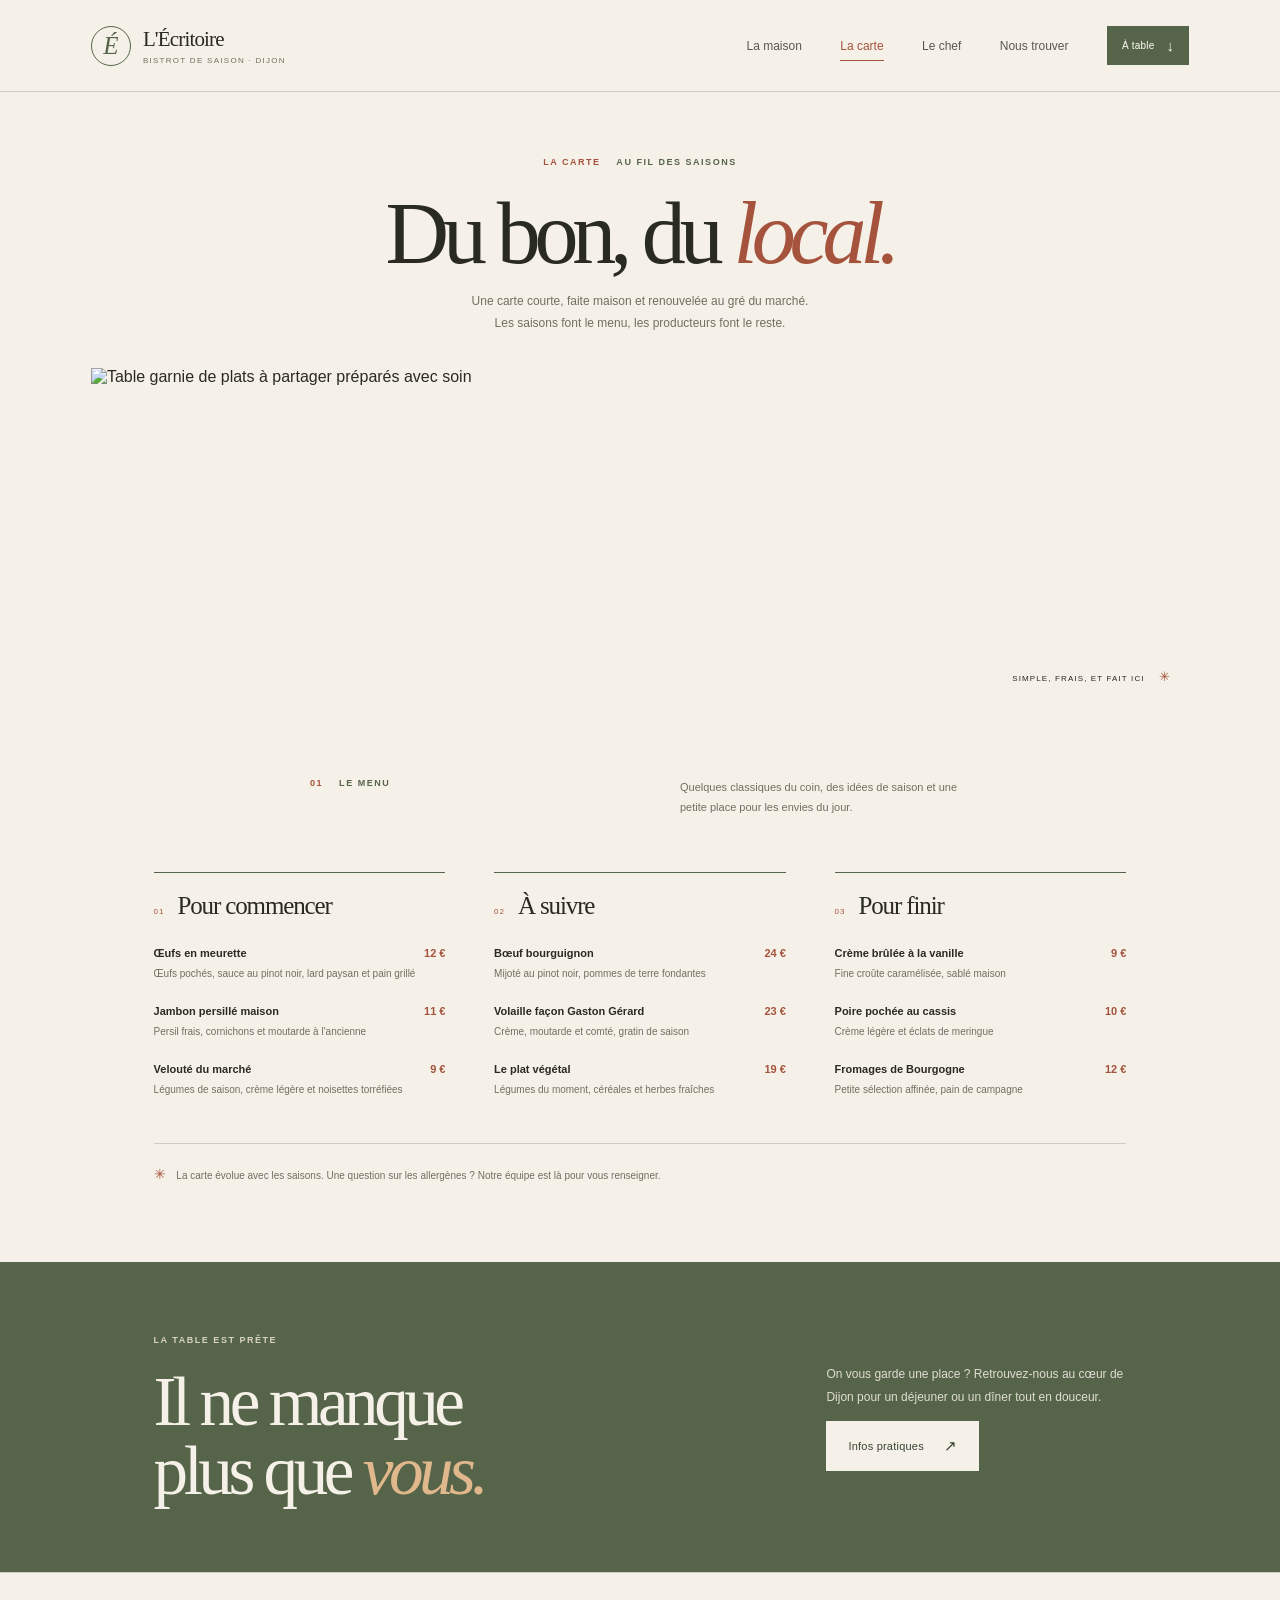
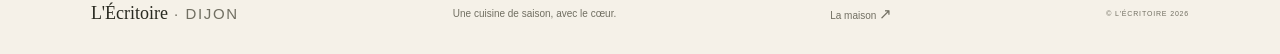
==== carte.html @ a0a10d55 "Add files via upload" ====
<!doctype html>
<html lang="fr">
<head>
  <meta charset="utf-8">
  <meta name="viewport" content="width=device-width, initial-scale=1">
  <meta name="description" content="Découvrez la carte de L'Écritoire à Dijon : cuisine bourguignonne maison, produits de saison et suggestions du moment.">
  <title>La carte — L'Écritoire, bistrot à Dijon</title>
  <link rel="stylesheet" href="styles.css">
</head>
<body>
  <header class="site-header">
    <a class="brand" href="index.html" aria-label="L'Écritoire, accueil">
      <span class="brand-mark" aria-hidden="true">É</span>
      <span class="brand-name">L'Écritoire<small>BISTROT DE SAISON · DIJON</small></span>
    </a>
    <nav class="main-nav" aria-label="Navigation principale">
      <a class="nav-link" href="index.html">La maison</a>
      <a class="nav-link active" href="carte.html" aria-current="page">La carte</a>
      <a class="nav-link" href="chef.html">Le chef</a>
      <a class="nav-link" href="index.html#infos">Nous trouver</a>
      <a class="button button-small" href="#menu">À table <span aria-hidden="true">↓</span></a>
    </nav>
  </header>

  <main>
    <section class="menu-hero">
      <div class="section-kicker"><span>LA CARTE</span> AU FIL DES SAISONS</div>
      <h1>Du bon, du <em>local.</em></h1>
      <p>Une carte courte, faite maison et renouvelée au gré du marché.<br>Les saisons font le menu, les producteurs font le reste.</p>
      <div class="menu-hero-image">
        <img src="https://images.unsplash.com/photo-1555939594-58d7cb561ad1?auto=format&amp;fit=crop&amp;w=1800&amp;q=85" alt="Table garnie de plats à partager préparés avec soin">
        <span class="menu-image-note">SIMPLE, FRAIS, ET FAIT ICI <span aria-hidden="true">✳</span></span>
      </div>
    </section>

    <section class="menu-content section-wrap" id="menu">
      <div class="menu-intro">
        <span class="section-kicker"><span>01</span> LE MENU</span>
        <p>Quelques classiques du coin, des idées de saison et une petite place pour les envies du jour.</p>
      </div>
      <div class="menu-columns">
        <section class="menu-category">
          <div class="category-heading"><span>01</span><h2>Pour commencer</h2></div>
          <article class="menu-item">
            <div class="item-title"><h3>Œufs en meurette</h3><span>12 €</span></div>
            <p>Œufs pochés, sauce au pinot noir, lard paysan et pain grillé</p>
          </article>
          <article class="menu-item">
            <div class="item-title"><h3>Jambon persillé maison</h3><span>11 €</span></div>
            <p>Persil frais, cornichons et moutarde à l'ancienne</p>
          </article>
          <article class="menu-item">
            <div class="item-title"><h3>Velouté du marché</h3><span>9 €</span></div>
            <p>Légumes de saison, crème légère et noisettes torréfiées</p>
          </article>
        </section>

        <section class="menu-category">
          <div class="category-heading"><span>02</span><h2>À suivre</h2></div>
          <article class="menu-item">
            <div class="item-title"><h3>Bœuf bourguignon</h3><span>24 €</span></div>
            <p>Mijoté au pinot noir, pommes de terre fondantes</p>
          </article>
          <article class="menu-item">
            <div class="item-title"><h3>Volaille façon Gaston Gérard</h3><span>23 €</span></div>
            <p>Crème, moutarde et comté, gratin de saison</p>
          </article>
          <article class="menu-item">
            <div class="item-title"><h3>Le plat végétal</h3><span>19 €</span></div>
            <p>Légumes du moment, céréales et herbes fraîches</p>
          </article>
        </section>

        <section class="menu-category">
          <div class="category-heading"><span>03</span><h2>Pour finir</h2></div>
          <article class="menu-item">
            <div class="item-title"><h3>Crème brûlée à la vanille</h3><span>9 €</span></div>
            <p>Fine croûte caramélisée, sablé maison</p>
          </article>
          <article class="menu-item">
            <div class="item-title"><h3>Poire pochée au cassis</h3><span>10 €</span></div>
            <p>Crème légère et éclats de meringue</p>
          </article>
          <article class="menu-item">
            <div class="item-title"><h3>Fromages de Bourgogne</h3><span>12 €</span></div>
            <p>Petite sélection affinée, pain de campagne</p>
          </article>
        </section>
      </div>
      <p class="menu-note"><span aria-hidden="true">✳</span> La carte évolue avec les saisons. Une question sur les allergènes ? Notre équipe est là pour vous renseigner.</p>
    </section>

    <section class="menu-cta">
      <div>
        <span class="section-kicker">LA TABLE EST PRÊTE</span>
        <h2>Il ne manque<br>plus que <em>vous.</em></h2>
      </div>
      <div class="menu-cta-side">
        <p>On vous garde une place ? Retrouvez-nous au cœur de Dijon pour un déjeuner ou un dîner tout en douceur.</p>
        <a class="button button-light" href="index.html#infos">Infos pratiques <span aria-hidden="true">↗</span></a>
      </div>
    </section>
  </main>

  <footer class="site-footer">
    <a class="footer-brand" href="index.html">L'Écritoire<span> · DIJON</span></a>
    <p>Une cuisine de saison, avec le cœur.</p>
    <a href="index.html">La maison <span aria-hidden="true">↗</span></a>
    <span class="copyright">© L'ÉCRITOIRE 2026</span>
  </footer>
</body>
</html>
---- styles.css ----
:root {
  --paper: #f5f1e8;
  --paper-deep: #ebe5d8;
  --ink: #292a21;
  --muted: #716f62;
  --green: #56644a;
  --green-dark: #394332;
  --rust: #a5533d;
  --line: rgba(41, 42, 33, .18);
  --serif: Georgia, "Times New Roman", serif;
  --sans: "Segoe UI", Arial, sans-serif;
}

* {
  box-sizing: border-box;
}

html {
  scroll-behavior: smooth;
}

body {
  margin: 0;
  background: var(--paper);
  color: var(--ink);
  font-family: var(--sans);
  -webkit-font-smoothing: antialiased;
}

a {
  color: inherit;
  text-decoration: none;
}

img {
  display: block;
  width: 100%;
  height: 100%;
  object-fit: cover;
}

.site-header {
  min-height: 92px;
  padding: 0 7.1%;
  display: flex;
  justify-content: space-between;
  align-items: center;
  gap: 30px;
  border-bottom: 1px solid var(--line);
}

.brand {
  display: inline-flex;
  align-items: center;
  gap: 12px;
  flex-shrink: 0;
}

.brand-mark {
  width: 40px;
  height: 40px;
  display: grid;
  place-items: center;
  border: 1px solid var(--green);
  border-radius: 50%;
  color: var(--green);
  font-family: var(--serif);
  font-size: 25px;
  font-style: italic;
}

.brand-name {
  font-family: var(--serif);
  font-size: 21px;
  letter-spacing: -.04em;
}

.brand-name small {
  display: block;
  margin-top: 4px;
  color: var(--muted);
  font-family: var(--sans);
  font-size: 8px;
  letter-spacing: .16em;
}

.main-nav {
  display: flex;
  align-items: center;
  gap: clamp(18px, 3vw, 43px);
}

.nav-link {
  position: relative;
  padding: 9px 0;
  color: #59594f;
  font-size: 12px;
  transition: color .2s ease;
}

.nav-link:hover,
.nav-link.active {
  color: var(--rust);
}

.nav-link.active::after {
  position: absolute;
  right: 0;
  bottom: 1px;
  left: 0;
  height: 1px;
  background: var(--rust);
  content: "";
}

.button {
  min-height: 50px;
  padding: 0 22px;
  display: inline-flex;
  align-items: center;
  justify-content: center;
  gap: 20px;
  background: var(--green);
  color: #fffdf6;
  font-size: 11px;
  letter-spacing: .02em;
  transition: background .2s ease, transform .2s ease;
}

.button:hover {
  transform: translateY(-2px);
  background: var(--green-dark);
}

.button span,
.site-footer a span {
  font-size: 15px;
}

.button-small {
  min-height: 39px;
  padding: 0 15px;
  gap: 12px;
  font-size: 10px;
}

.hero {
  position: relative;
  min-height: 590px;
  padding: 67px 7.1% 70px;
  display: grid;
  grid-template-columns: .88fr 1.12fr;
  align-items: center;
  gap: 5.5%;
}

.hero-copy {
  position: relative;
  z-index: 1;
  padding-bottom: 28px;
}

.eyebrow,
.section-kicker {
  margin: 0;
  color: var(--green);
  font-size: 9px;
  font-weight: 600;
  letter-spacing: .17em;
}

.eyebrow {
  display: flex;
  align-items: center;
  gap: 11px;
}

.eyebrow-line {
  width: 27px;
  height: 1px;
  background: var(--rust);
}

h1,
h2,
h3,
p {
  margin-top: 0;
}

.hero h1 {
  margin: 27px 0 22px;
  font-family: var(--serif);
  font-size: clamp(66px, 8.3vw, 118px);
  font-weight: 400;
  letter-spacing: -.075em;
  line-height: .88;
}

h1 em,
h2 em {
  color: var(--rust);
  font-weight: 400;
}

.hero-intro {
  max-width: 355px;
  margin-bottom: 28px;
  color: var(--muted);
  font-size: 13px;
  line-height: 1.8;
}

.hero-actions {
  display: flex;
  align-items: center;
  gap: 25px;
}

.text-link {
  padding-bottom: 5px;
  border-bottom: 1px solid var(--rust);
  color: var(--ink);
  font-size: 11px;
}

.text-link span {
  margin-left: 9px;
  color: var(--rust);
}

.hero-note {
  position: absolute;
  bottom: -96px;
  left: 0;
  display: flex;
  align-items: center;
  gap: 11px;
  color: var(--muted);
  font-family: var(--serif);
  font-size: 11px;
  line-height: 1.6;
}

.hero-note strong {
  color: var(--ink);
  font-weight: 400;
}

.note-star {
  color: var(--rust);
  font-size: 26px;
}

.hero-visual {
  position: relative;
  height: clamp(350px, 41vw, 520px);
}

.hero-visual > img {
  object-position: center;
}

.image-caption {
  position: absolute;
  right: 0;
  bottom: -27px;
  left: 0;
  display: flex;
  justify-content: space-between;
  color: var(--muted);
  font-size: 8px;
  letter-spacing: .12em;
}

.round-stamp {
  position: absolute;
  top: 28px;
  right: -25px;
  width: 102px;
  height: 102px;
  display: flex;
  flex-direction: column;
  align-items: center;
  justify-content: center;
  gap: 5px;
  border-radius: 50%;
  background: var(--green);
  color: white;
  font-size: 7px;
  letter-spacing: .16em;
  transform: rotate(9deg);
}

.round-stamp b {
  color: #e7bd8a;
  font-size: 22px;
  font-weight: 400;
}

.hero-index {
  position: absolute;
  right: 7.1%;
  bottom: 23px;
  color: var(--muted);
  font-size: 8px;
  letter-spacing: .16em;
}

.section-wrap {
  padding-right: 12%;
  padding-left: 12%;
}

.welcome {
  position: relative;
  padding-top: 88px;
  padding-bottom: 125px;
  background: var(--paper-deep);
}

.section-kicker span {
  margin-right: 12px;
  color: var(--rust);
}

.welcome-content {
  margin: 40px 0 55px;
  display: grid;
  grid-template-columns: 1fr .8fr;
  align-items: start;
  gap: 10%;
}

.welcome h2,
.visit h2,
.menu-cta h2 {
  margin-bottom: 0;
  font-family: var(--serif);
  font-size: clamp(44px, 5.4vw, 70px);
  font-weight: 400;
  letter-spacing: -.065em;
  line-height: 1;
}

.welcome-text {
  padding-top: 6px;
}

.welcome-text p,
.visit-details p,
.menu-cta-side p {
  color: var(--muted);
  font-size: 12px;
  line-height: 1.9;
}

.welcome-text p + p {
  margin-top: 15px;
}

.dark-link {
  display: inline-block;
  margin-top: 11px;
}

.welcome-photo {
  position: relative;
  width: 65%;
  height: 325px;
}

.photo-label {
  position: absolute;
  bottom: 0;
  left: 0;
  padding: 13px 17px;
  background: var(--paper);
  color: var(--ink);
  font-size: 8px;
  letter-spacing: .13em;
}

.photo-label span {
  margin-left: 15px;
  color: var(--rust);
  font-size: 13px;
}

.quote-card {
  position: absolute;
  right: 12%;
  bottom: 73px;
  width: 31%;
  min-height: 220px;
  padding: 31px 30px;
  background: var(--green);
  color: var(--paper);
}

.quote-mark {
  color: #d7ad7b;
  font-family: var(--serif);
  font-size: 45px;
  line-height: .8;
}

.quote-card p {
  margin: 12px 0 21px;
  font-family: var(--serif);
  font-size: clamp(19px, 2.2vw, 27px);
  line-height: 1.2;
}

.quote-byline {
  color: #d4d0c4;
  font-size: 7px;
  letter-spacing: .14em;
}

.visit {
  padding-top: 82px;
  padding-bottom: 88px;
  display: grid;
  grid-template-columns: 1fr .8fr;
  gap: 9%;
}

.visit-heading h2 {
  margin-top: 27px;
}

.visit-details {
  display: grid;
  grid-template-columns: 1fr 1fr;
  align-content: center;
  gap: 16px 25px;
}

.detail-label {
  color: var(--green);
  font-size: 8px;
  letter-spacing: .15em;
}

.visit-details p {
  margin-top: 10px;
  margin-bottom: 8px;
  font-size: 11px;
}

.visit-details .button {
  grid-column: 1 / -1;
  justify-self: start;
  margin-top: 6px;
}

.site-footer {
  min-height: 82px;
  padding: 20px 7.1%;
  display: flex;
  align-items: center;
  justify-content: space-between;
  gap: 20px;
  border-top: 1px solid var(--line);
}

.footer-brand {
  font-family: var(--serif);
  font-size: 18px;
}

.footer-brand span {
  color: var(--muted);
  font-family: var(--sans);
  font-size: 8px;
  letter-spacing: .11em;
}

.site-footer p,
.site-footer > a:not(.footer-brand) {
  margin: 0;
  color: var(--muted);
  font-size: 10px;
}

.site-footer > a:not(.footer-brand):hover {
  color: var(--rust);
}

.copyright {
  color: var(--muted);
  font-size: 7px;
  letter-spacing: .12em;
}

.menu-hero {
  padding: 65px 7.1% 0;
  text-align: center;
}

.menu-hero h1 {
  margin: 23px 0 13px;
  font-family: var(--serif);
  font-size: clamp(54px, 7vw, 88px);
  font-weight: 400;
  letter-spacing: -.07em;
  line-height: 1;
}

.menu-hero > p {
  margin-bottom: 34px;
  color: var(--muted);
  font-size: 12px;
  line-height: 1.8;
}

.menu-hero-image {
  position: relative;
  height: clamp(200px, 26vw, 330px);
  overflow: hidden;
  text-align: left;
}

.menu-hero-image img {
  object-position: center 54%;
}

.menu-image-note {
  position: absolute;
  right: 0;
  bottom: 0;
  padding: 14px 18px;
  background: var(--paper);
  color: var(--ink);
  font-size: 8px;
  letter-spacing: .14em;
}

.menu-image-note span {
  margin-left: 11px;
  color: var(--rust);
  font-size: 13px;
}

.menu-content {
  padding-top: 80px;
  padding-bottom: 75px;
}

.menu-intro {
  max-width: 660px;
  margin: 0 auto 54px;
  display: flex;
  justify-content: space-between;
  gap: 35px;
}

.menu-intro > p {
  max-width: 290px;
  margin: 0;
  color: var(--muted);
  font-size: 11px;
  line-height: 1.8;
}

.menu-columns {
  display: grid;
  grid-template-columns: repeat(3, 1fr);
  gap: 5%;
}

.menu-category {
  padding-top: 19px;
  border-top: 1px solid var(--green);
}

.category-heading {
  margin-bottom: 27px;
  display: flex;
  align-items: baseline;
  gap: 13px;
}

.category-heading > span {
  color: var(--rust);
  font-size: 8px;
  letter-spacing: .12em;
}

.category-heading h2 {
  margin: 0;
  font-family: var(--serif);
  font-size: 25px;
  font-weight: 400;
  letter-spacing: -.045em;
}

.menu-item {
  margin-bottom: 23px;
}

.item-title {
  display: flex;
  align-items: baseline;
  justify-content: space-between;
  gap: 12px;
}

.item-title h3,
.item-title span {
  margin: 0;
  font-size: 11px;
  font-weight: 600;
}

.item-title span {
  color: var(--rust);
  white-space: nowrap;
}

.menu-item p {
  margin: 6px 0 0;
  color: var(--muted);
  font-size: 10px;
  line-height: 1.7;
}

.menu-note {
  margin: 22px 0 0;
  padding-top: 18px;
  border-top: 1px solid var(--line);
  color: var(--muted);
  font-size: 10px;
  line-height: 1.8;
}

.menu-note span {
  margin-right: 8px;
  color: var(--rust);
  font-size: 14px;
}

.menu-cta {
  padding: 67px 12%;
  display: flex;
  align-items: center;
  justify-content: space-between;
  gap: 50px;
  background: var(--green);
  color: var(--paper);
}

.menu-cta .section-kicker {
  color: #d7d2c4;
}

.menu-cta h2 {
  margin-top: 20px;
}

.menu-cta h2 em {
  color: #e1b78c;
}

.menu-cta-side {
  max-width: 300px;
}

.menu-cta-side p {
  color: #e0ddd3;
}

.button-light {
  background: var(--paper);
  color: var(--green-dark);
}

.button-light:hover {
  background: #fffdf7;
}

@media (max-width: 900px) {
  .site-header {
    padding-right: 5%;
    padding-left: 5%;
  }

  .hero {
    padding-right: 6%;
    padding-left: 6%;
    gap: 4%;
  }

  .section-wrap {
    padding-right: 8%;
    padding-left: 8%;
  }

  .quote-card {
    right: 8%;
  }

  .menu-columns {
    gap: 3%;
  }

  .category-heading h2 {
    font-size: 21px;
  }
}

@media (max-width: 680px) {
  .site-header {
    min-height: 76px;
    padding: 13px 5%;
    flex-wrap: wrap;
    gap: 12px;
  }

  .brand-mark {
    width: 34px;
    height: 34px;
    font-size: 21px;
  }

  .brand-name {
    font-size: 18px;
  }

  .main-nav {
    width: 100%;
    justify-content: space-between;
    gap: 8px;
  }

  .nav-link {
    font-size: 10px;
  }

  .button-small {
    min-height: 33px;
    padding: 0 10px;
    font-size: 9px;
  }

  .hero {
    padding: 49px 6% 67px;
    grid-template-columns: 1fr;
    gap: 35px;
  }

  .hero-copy {
    padding-bottom: 0;
  }

  .hero h1 {
    margin-top: 21px;
    font-size: clamp(68px, 18vw, 100px);
  }

  .hero-note {
    display: none;
  }

  .hero-visual {
    height: 330px;
    margin-right: 12px;
  }

  .round-stamp {
    top: 15px;
    right: -13px;
    width: 83px;
    height: 83px;
  }

  .hero-index {
    right: 6%;
    bottom: 22px;
  }

  .section-wrap {
    padding-right: 7%;
    padding-left: 7%;
  }

  .welcome {
    padding-top: 62px;
    padding-bottom: 58px;
  }

  .welcome-content {
    margin: 28px 0 32px;
    grid-template-columns: 1fr;
    gap: 22px;
  }

  .welcome h2,
  .visit h2,
  .menu-cta h2 {
    font-size: 55px;
  }

  .welcome-photo {
    width: 100%;
    height: 270px;
  }

  .quote-card {
    position: relative;
    right: auto;
    bottom: auto;
    width: 82%;
    min-height: auto;
    margin: -35px 0 0 auto;
    padding: 23px 25px;
  }

  .quote-card p {
    margin-bottom: 14px;
  }

  .visit {
    padding-top: 62px;
    padding-bottom: 62px;
    grid-template-columns: 1fr;
    gap: 30px;
  }

  .visit-heading h2 {
    margin-top: 20px;
  }

  .visit-details {
    gap: 14px;
  }

  .site-footer {
    padding: 22px 7%;
    flex-wrap: wrap;
    gap: 15px 20px;
  }

  .site-footer p {
    order: 3;
    width: 100%;
  }

  .menu-hero {
    padding: 48px 5% 0;
  }

  .menu-hero h1 {
    font-size: clamp(51px, 12vw, 75px);
  }

  .menu-hero > p br {
    display: none;
  }

  .menu-hero-image {
    height: 230px;
  }

  .menu-content {
    padding-top: 56px;
    padding-bottom: 53px;
  }

  .menu-intro {
    margin-bottom: 35px;
    flex-direction: column;
    gap: 13px;
  }

  .menu-columns {
    grid-template-columns: 1fr;
    gap: 35px;
  }

  .category-heading {
    margin-bottom: 22px;
  }

  .category-heading h2 {
    font-size: 25px;
  }

  .menu-item {
    margin-bottom: 19px;
  }

  .menu-cta {
    padding: 51px 7%;
    flex-direction: column;
    align-items: flex-start;
    gap: 25px;
  }
}

@media (prefers-reduced-motion: reduce) {
  html {
    scroll-behavior: auto;
  }

  *,
  *::before,
  *::after {
    transition-duration: .01ms !important;
  }
}

.chef-hero {
  min-height: 580px;
  padding: 66px 10% 78px;
  display: grid;
  grid-template-columns: .8fr 1.2fr;
  align-items: center;
  gap: 8%;
}

.chef-intro h1 {
  margin: 28px 0 21px;
  font-family: var(--serif);
  font-size: clamp(68px, 8vw, 108px);
  font-weight: 400;
  letter-spacing: -.075em;
  line-height: .88;
}

.chef-lead {
  max-width: 320px;
  margin-bottom: 24px;
  color: var(--muted);
  font-size: 13px;
  line-height: 1.85;
}

.chef-portrait {
  position: relative;
  height: clamp(360px, 42vw, 500px);
}

.chef-portrait img {
  object-position: center;
}

.portrait-caption {
  position: absolute;
  right: 0;
  bottom: -27px;
  left: 0;
  display: flex;
  justify-content: space-between;
  color: var(--muted);
  font-size: 8px;
  letter-spacing: .12em;
}

.portrait-stamp {
  position: absolute;
  right: -24px;
  bottom: 30px;
  width: 95px;
  height: 95px;
  display: grid;
  place-content: center;
  border-radius: 50%;
  background: var(--rust);
  color: var(--paper);
  font-family: var(--serif);
  font-size: 13px;
  line-height: 1.2;
  text-align: center;
  transform: rotate(8deg);
}

.portrait-stamp span {
  margin-top: 4px;
  color: #e6bd8b;
  font-family: var(--sans);
  font-size: 18px;
}

.chef-story {
  padding-top: 83px;
  padding-bottom: 83px;
  background: var(--paper-deep);
}

.chef-story-content {
  margin-top: 39px;
  display: grid;
  grid-template-columns: 1fr .85fr;
  gap: 10%;
}

.chef-story-content h2,
.chef-values-heading h2,
.chef-cta h2 {
  margin: 0;
  font-family: var(--serif);
  font-size: clamp(47px, 5.3vw, 68px);
  font-weight: 400;
  letter-spacing: -.065em;
  line-height: 1;
}

.chef-story-copy p {
  margin: 0 0 15px;
  color: var(--muted);
  font-size: 12px;
  line-height: 1.9;
}

.chef-signature {
  margin: 28px 0 0 auto;
  display: flex;
  align-items: center;
  justify-content: flex-end;
  gap: 12px;
  color: var(--green);
  font-size: 8px;
  letter-spacing: .15em;
}

.signature-mark {
  color: var(--rust);
  font-family: var(--serif);
  font-size: 34px;
  font-style: italic;
  letter-spacing: -.08em;
}

.chef-signature small {
  display: block;
  margin-top: 5px;
  color: var(--muted);
  font-family: var(--sans);
  font-size: 7px;
  letter-spacing: .13em;
}

.chef-values {
  padding: 78px 10%;
  display: grid;
  grid-template-columns: 1.2fr repeat(3, 1fr);
  gap: 5%;
  background: var(--green);
  color: var(--paper);
}

.chef-values-heading .section-kicker {
  color: #d7d2c4;
}

.chef-values-heading h2 {
  margin-top: 22px;
  font-size: clamp(38px, 4vw, 52px);
}

.chef-values-heading h2 em {
  color: #e1b78c;
}

.value-card {
  padding-top: 12px;
  border-top: 1px solid rgba(245, 241, 232, .38);
}

.value-number {
  color: #e1b78c;
  font-size: 8px;
  letter-spacing: .14em;
}

.value-card h3 {
  margin: 25px 0 12px;
  font-family: var(--serif);
  font-size: 21px;
  font-weight: 400;
}

.value-card p {
  margin: 0;
  color: #e0ddd3;
  font-size: 10px;
  line-height: 1.8;
}

.chef-cta {
  padding: 72px 10%;
  display: flex;
  align-items: center;
  justify-content: space-between;
  gap: 30px;
}

.chef-cta h2 {
  margin-right: auto;
  margin-left: 5%;
}

@media (max-width: 900px) {
  .chef-hero {
    padding-right: 7%;
    padding-left: 7%;
    gap: 5%;
  }

  .chef-values {
    padding-right: 7%;
    padding-left: 7%;
    grid-template-columns: repeat(3, 1fr);
    gap: 25px 5%;
  }

  .chef-values-heading {
    grid-column: 1 / -1;
  }

  .chef-values-heading h2 br {
    display: none;
  }
}

@media (max-width: 680px) {
  .chef-hero {
    min-height: auto;
    padding: 48px 6% 64px;
    grid-template-columns: 1fr;
    gap: 32px;
  }

  .chef-intro h1 {
    margin-top: 21px;
    font-size: clamp(68px, 18vw, 96px);
  }

  .chef-portrait {
    height: 330px;
    margin-right: 12px;
  }

  .portrait-stamp {
    right: -13px;
    width: 82px;
    height: 82px;
    font-size: 11px;
  }

  .chef-story {
    padding: 58px 7%;
  }

  .chef-story-content {
    margin-top: 28px;
    grid-template-columns: 1fr;
    gap: 22px;
  }

  .chef-story-content h2,
  .chef-cta h2 {
    font-size: 53px;
  }

  .chef-signature {
    margin-top: 18px;
  }

  .chef-values {
    padding: 55px 7%;
    grid-template-columns: 1fr;
    gap: 25px;
  }

  .chef-values-heading {
    grid-column: auto;
  }

  .chef-values-heading h2 {
    font-size: 49px;
  }

  .chef-values-heading h2 br {
    display: initial;
  }

  .value-card h3 {
    margin-top: 17px;
  }

  .chef-cta {
    padding: 52px 7%;
    align-items: flex-start;
    flex-direction: column;
    gap: 20px;
  }

  .chef-cta h2 {
    margin: 0;
  }
}
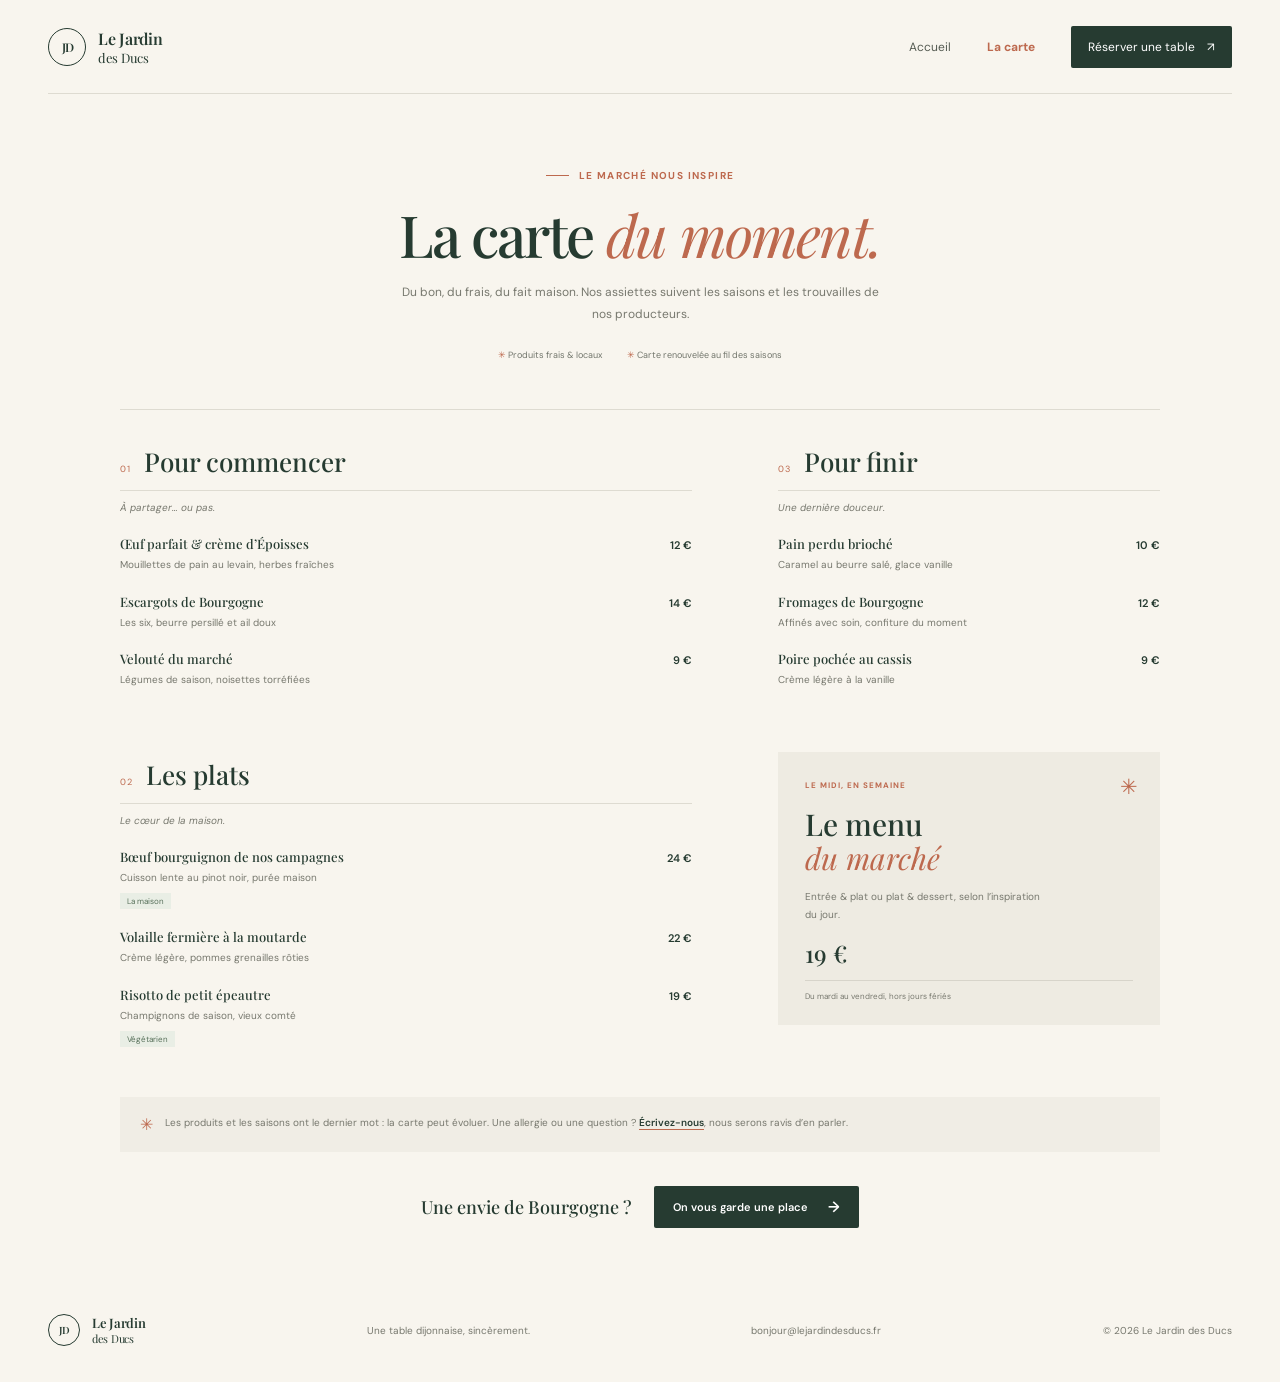
==== commit 02c1ffa9: "Add files via upload" ====
--- a/carte.html
+++ b/carte.html
@@ -3,110 +3,114 @@
 <head>
   <meta charset="utf-8">
   <meta name="viewport" content="width=device-width, initial-scale=1">
-  <meta name="description" content="Découvrez la carte de L'Écritoire à Dijon : cuisine bourguignonne maison, produits de saison et suggestions du moment.">
-  <title>La carte — L'Écritoire, bistrot à Dijon</title>
+  <meta name="theme-color" content="#f8f5ee">
+  <meta name="description" content="Découvrez la carte du Jardin des Ducs à Dijon : cuisine de saison, produits bourguignons et menus faits maison.">
+  <title>La carte — Le Jardin des Ducs, Dijon</title>
+  <link rel="preconnect" href="https://fonts.googleapis.com">
+  <link rel="preconnect" href="https://fonts.gstatic.com" crossorigin>
+  <link href="https://fonts.googleapis.com/css2?family=DM+Sans:wght@400;500;600;700&family=Playfair+Display:wght@400;500;600;700&display=swap" rel="stylesheet">
   <link rel="stylesheet" href="styles.css">
 </head>
 <body>
   <header class="site-header">
-    <a class="brand" href="index.html" aria-label="L'Écritoire, accueil">
-      <span class="brand-mark" aria-hidden="true">É</span>
-      <span class="brand-name">L'Écritoire<small>BISTROT DE SAISON · DIJON</small></span>
+    <a class="brand" href="index.html" aria-label="Le Jardin des Ducs, accueil">
+      <span class="brand-mark" aria-hidden="true">JD</span>
+      <span class="brand-name">Le Jardin <span>des Ducs</span></span>
     </a>
     <nav class="main-nav" aria-label="Navigation principale">
-      <a class="nav-link" href="index.html">La maison</a>
-      <a class="nav-link active" href="carte.html" aria-current="page">La carte</a>
-      <a class="nav-link" href="chef.html">Le chef</a>
-      <a class="nav-link" href="index.html#infos">Nous trouver</a>
-      <a class="button button-small" href="#menu">À table <span aria-hidden="true">↓</span></a>
+      <a href="index.html">Accueil</a>
+      <a class="active" href="carte.html" aria-current="page">La carte</a>
+      <a class="nav-cta" href="mailto:bonjour@lejardindesducs.fr?subject=Demande%20de%20r%C3%A9servation">Réserver une table <span aria-hidden="true">↗</span></a>
     </nav>
   </header>
 
   <main>
     <section class="menu-hero">
-      <div class="section-kicker"><span>LA CARTE</span> AU FIL DES SAISONS</div>
-      <h1>Du bon, du <em>local.</em></h1>
-      <p>Une carte courte, faite maison et renouvelée au gré du marché.<br>Les saisons font le menu, les producteurs font le reste.</p>
-      <div class="menu-hero-image">
-        <img src="https://images.unsplash.com/photo-1555939594-58d7cb561ad1?auto=format&amp;fit=crop&amp;w=1800&amp;q=85" alt="Table garnie de plats à partager préparés avec soin">
-        <span class="menu-image-note">SIMPLE, FRAIS, ET FAIT ICI <span aria-hidden="true">✳</span></span>
-      </div>
+      <p class="eyebrow"><span></span> Le marché nous inspire</p>
+      <h1>La carte <em>du moment.</em></h1>
+      <p>Du bon, du frais, du fait maison. Nos assiettes suivent les saisons et les trouvailles de nos producteurs.</p>
+      <div class="menu-meta"><span>✳ Produits frais & locaux</span><span>✳ Carte renouvelée au fil des saisons</span></div>
     </section>
 
-    <section class="menu-content section-wrap" id="menu">
-      <div class="menu-intro">
-        <span class="section-kicker"><span>01</span> LE MENU</span>
-        <p>Quelques classiques du coin, des idées de saison et une petite place pour les envies du jour.</p>
-      </div>
-      <div class="menu-columns">
-        <section class="menu-category">
-          <div class="category-heading"><span>01</span><h2>Pour commencer</h2></div>
+    <section class="menu-board" aria-label="Menu du restaurant">
+      <div class="menu-column">
+        <div class="menu-category">
+          <div class="category-heading"><span class="category-number">01</span><h2>Pour commencer</h2></div>
+          <p class="category-intro">À partager… ou pas.</p>
           <article class="menu-item">
-            <div class="item-title"><h3>Œufs en meurette</h3><span>12 €</span></div>
-            <p>Œufs pochés, sauce au pinot noir, lard paysan et pain grillé</p>
+            <div class="item-title"><h3>Œuf parfait & crème d’Époisses</h3><span>12 €</span></div>
+            <p>Mouillettes de pain au levain, herbes fraîches</p>
           </article>
           <article class="menu-item">
-            <div class="item-title"><h3>Jambon persillé maison</h3><span>11 €</span></div>
-            <p>Persil frais, cornichons et moutarde à l'ancienne</p>
+            <div class="item-title"><h3>Escargots de Bourgogne</h3><span>14 €</span></div>
+            <p>Les six, beurre persillé et ail doux</p>
           </article>
           <article class="menu-item">
             <div class="item-title"><h3>Velouté du marché</h3><span>9 €</span></div>
-            <p>Légumes de saison, crème légère et noisettes torréfiées</p>
+            <p>Légumes de saison, noisettes torréfiées</p>
           </article>
-        </section>
+        </div>
 
-        <section class="menu-category">
-          <div class="category-heading"><span>02</span><h2>À suivre</h2></div>
+        <div class="menu-category">
+          <div class="category-heading"><span class="category-number">02</span><h2>Les plats</h2></div>
+          <p class="category-intro">Le cœur de la maison.</p>
           <article class="menu-item">
-            <div class="item-title"><h3>Bœuf bourguignon</h3><span>24 €</span></div>
-            <p>Mijoté au pinot noir, pommes de terre fondantes</p>
+            <div class="item-title"><h3>Bœuf bourguignon de nos campagnes</h3><span>24 €</span></div>
+            <p>Cuisson lente au pinot noir, purée maison</p>
+            <span class="item-tag">La maison</span>
           </article>
           <article class="menu-item">
-            <div class="item-title"><h3>Volaille façon Gaston Gérard</h3><span>23 €</span></div>
-            <p>Crème, moutarde et comté, gratin de saison</p>
+            <div class="item-title"><h3>Volaille fermière à la moutarde</h3><span>22 €</span></div>
+            <p>Crème légère, pommes grenailles rôties</p>
           </article>
           <article class="menu-item">
-            <div class="item-title"><h3>Le plat végétal</h3><span>19 €</span></div>
-            <p>Légumes du moment, céréales et herbes fraîches</p>
+            <div class="item-title"><h3>Risotto de petit épeautre</h3><span>19 €</span></div>
+            <p>Champignons de saison, vieux comté</p>
+            <span class="item-tag">Végétarien</span>
           </article>
-        </section>
+        </div>
+      </div>
 
-        <section class="menu-category">
-          <div class="category-heading"><span>03</span><h2>Pour finir</h2></div>
+      <aside class="menu-aside">
+        <div class="menu-category">
+          <div class="category-heading"><span class="category-number">03</span><h2>Pour finir</h2></div>
+          <p class="category-intro">Une dernière douceur.</p>
           <article class="menu-item">
-            <div class="item-title"><h3>Crème brûlée à la vanille</h3><span>9 €</span></div>
-            <p>Fine croûte caramélisée, sablé maison</p>
-          </article>
-          <article class="menu-item">
-            <div class="item-title"><h3>Poire pochée au cassis</h3><span>10 €</span></div>
-            <p>Crème légère et éclats de meringue</p>
+            <div class="item-title"><h3>Pain perdu brioché</h3><span>10 €</span></div>
+            <p>Caramel au beurre salé, glace vanille</p>
           </article>
           <article class="menu-item">
             <div class="item-title"><h3>Fromages de Bourgogne</h3><span>12 €</span></div>
-            <p>Petite sélection affinée, pain de campagne</p>
+            <p>Affinés avec soin, confiture du moment</p>
           </article>
-        </section>
-      </div>
-      <p class="menu-note"><span aria-hidden="true">✳</span> La carte évolue avec les saisons. Une question sur les allergènes ? Notre équipe est là pour vous renseigner.</p>
+          <article class="menu-item">
+            <div class="item-title"><h3>Poire pochée au cassis</h3><span>9 €</span></div>
+            <p>Crème légère à la vanille</p>
+          </article>
+        </div>
+        <div class="lunch-card">
+          <span class="lunch-icon" aria-hidden="true">✳</span>
+          <p class="eyebrow">Le midi, en semaine</p>
+          <h3>Le menu<br><em>du marché</em></h3>
+          <p>Entrée & plat ou plat & dessert, selon l’inspiration du jour.</p>
+          <strong>19 €</strong>
+          <span class="lunch-footnote">Du mardi au vendredi, hors jours fériés</span>
+        </div>
+      </aside>
     </section>
 
-    <section class="menu-cta">
-      <div>
-        <span class="section-kicker">LA TABLE EST PRÊTE</span>
-        <h2>Il ne manque<br>plus que <em>vous.</em></h2>
-      </div>
-      <div class="menu-cta-side">
-        <p>On vous garde une place ? Retrouvez-nous au cœur de Dijon pour un déjeuner ou un dîner tout en douceur.</p>
-        <a class="button button-light" href="index.html#infos">Infos pratiques <span aria-hidden="true">↗</span></a>
-      </div>
+    <section class="menu-note">
+      <span aria-hidden="true">✳</span>
+      <p>Les produits et les saisons ont le dernier mot : la carte peut évoluer. Une allergie ou une question ? <a href="mailto:bonjour@lejardindesducs.fr">Écrivez-nous</a>, nous serons ravis d’en parler.</p>
     </section>
+    <div class="menu-reserve"><p>Une envie de Bourgogne ?</p><a class="button button-dark" href="mailto:bonjour@lejardindesducs.fr?subject=Demande%20de%20r%C3%A9servation">On vous garde une place <span aria-hidden="true">→</span></a></div>
   </main>
 
   <footer class="site-footer">
-    <a class="footer-brand" href="index.html">L'Écritoire<span> · DIJON</span></a>
-    <p>Une cuisine de saison, avec le cœur.</p>
-    <a href="index.html">La maison <span aria-hidden="true">↗</span></a>
-    <span class="copyright">© L'ÉCRITOIRE 2026</span>
+    <a class="brand footer-brand" href="index.html"><span class="brand-mark" aria-hidden="true">JD</span><span class="brand-name">Le Jardin <span>des Ducs</span></span></a>
+    <p>Une table dijonnaise, sincèrement.</p>
+    <a href="mailto:bonjour@lejardindesducs.fr">bonjour@lejardindesducs.fr</a>
+    <span class="copyright">© 2026 Le Jardin des Ducs</span>
   </footer>
 </body>
-</html>+</html>
--- a/styles.css
+++ b/styles.css
@@ -1,23 +1,17 @@
 :root {
-  --paper: #f5f1e8;
-  --paper-deep: #ebe5d8;
-  --ink: #292a21;
-  --muted: #716f62;
-  --green: #56644a;
-  --green-dark: #394332;
-  --rust: #a5533d;
-  --line: rgba(41, 42, 33, .18);
-  --serif: Georgia, "Times New Roman", serif;
-  --sans: "Segoe UI", Arial, sans-serif;
-}
-
-* {
-  box-sizing: border-box;
-}
-
-html {
-  scroll-behavior: smooth;
-}
+  color-scheme: light;
+  --paper: #f8f5ee;
+  --ink: #263b31;
+  --muted: #77786e;
+  --accent: #bd694e;
+  --line: #dedbd1;
+  --serif: "Playfair Display", Georgia, serif;
+  --sans: "DM Sans", Arial, sans-serif;
+}
+
+* { box-sizing: border-box; }
+
+html { scroll-behavior: smooth; }
 
 body {
   margin: 0;
@@ -27,25 +21,15 @@
   -webkit-font-smoothing: antialiased;
 }
 
-a {
-  color: inherit;
-  text-decoration: none;
-}
-
-img {
-  display: block;
-  width: 100%;
-  height: 100%;
-  object-fit: cover;
-}
+a { color: inherit; }
 
 .site-header {
-  min-height: 92px;
-  padding: 0 7.1%;
-  display: flex;
+  width: min(1200px, calc(100% - 96px));
+  height: 94px;
+  margin: 0 auto;
+  display: flex;
+  align-items: center;
   justify-content: space-between;
-  align-items: center;
-  gap: 30px;
   border-bottom: 1px solid var(--line);
 }
 
@@ -53,1152 +37,362 @@
   display: inline-flex;
   align-items: center;
   gap: 12px;
-  flex-shrink: 0;
+  text-decoration: none;
 }
 
 .brand-mark {
-  width: 40px;
-  height: 40px;
+  width: 38px;
+  height: 38px;
   display: grid;
   place-items: center;
-  border: 1px solid var(--green);
+  border: 1px solid var(--ink);
   border-radius: 50%;
-  color: var(--green);
-  font-family: var(--serif);
-  font-size: 25px;
-  font-style: italic;
+  font: 600 12px var(--serif);
+  letter-spacing: -1px;
 }
 
 .brand-name {
-  font-family: var(--serif);
-  font-size: 21px;
-  letter-spacing: -.04em;
-}
-
-.brand-name small {
-  display: block;
-  margin-top: 4px;
+  font: 600 16px var(--serif);
+  letter-spacing: -.3px;
+}
+
+.brand-name span { display: block; font-size: 13px; font-weight: 400; }
+
+.main-nav { display: flex; align-items: center; gap: 36px; }
+
+.main-nav a {
+  color: #555b52;
+  font-size: 12px;
+  text-decoration: none;
+  transition: color .2s ease;
+}
+
+.main-nav a:hover, .main-nav a.active { color: var(--accent); }
+.main-nav a.active { font-weight: 700; }
+
+.main-nav .nav-cta {
+  padding: 13px 17px;
+  background: var(--ink);
+  color: white;
+  border-radius: 2px;
+}
+
+.main-nav .nav-cta:hover { background: #385445; color: white; }
+.nav-cta span { margin-left: 9px; }
+
+.hero {
+  position: relative;
+  width: min(1200px, calc(100% - 96px));
+  min-height: 580px;
+  margin: 0 auto;
+  display: grid;
+  grid-template-columns: 1fr 1.02fr;
+  align-items: center;
+  gap: 62px;
+  padding: 48px 0 56px;
+}
+
+.hero-copy { padding: 3px 0 0 35px; }
+
+.eyebrow {
+  display: flex;
+  align-items: center;
+  gap: 10px;
+  margin: 0;
+  color: var(--accent);
+  font-size: 10px;
+  font-weight: 700;
+  letter-spacing: 1.4px;
+  text-transform: uppercase;
+}
+
+.eyebrow > span {
+  width: 23px;
+  height: 1px;
+  background: var(--accent);
+}
+
+h1, h2, h3, p { margin-top: 0; }
+
+.hero h1 {
+  margin: 25px 0 20px;
+  font: 500 clamp(48px, 5.3vw, 72px)/1.08 var(--serif);
+  letter-spacing: -2.6px;
+}
+
+.hero h1 em, .welcome h2 em, .lunch-card h3 em {
+  color: var(--accent);
+  font-weight: 400;
+}
+
+.hero-description {
+  max-width: 360px;
+  margin-bottom: 29px;
   color: var(--muted);
-  font-family: var(--sans);
-  font-size: 8px;
-  letter-spacing: .16em;
-}
-
-.main-nav {
-  display: flex;
-  align-items: center;
-  gap: clamp(18px, 3vw, 43px);
-}
-
-.nav-link {
-  position: relative;
-  padding: 9px 0;
-  color: #59594f;
-  font-size: 12px;
-  transition: color .2s ease;
-}
-
-.nav-link:hover,
-.nav-link.active {
-  color: var(--rust);
-}
-
-.nav-link.active::after {
-  position: absolute;
-  right: 0;
-  bottom: 1px;
-  left: 0;
-  height: 1px;
-  background: var(--rust);
-  content: "";
-}
+  font-size: 13px;
+  line-height: 1.9;
+}
+
+.hero-actions { display: flex; align-items: center; gap: 26px; }
 
 .button {
-  min-height: 50px;
-  padding: 0 22px;
+  min-height: 46px;
   display: inline-flex;
   align-items: center;
   justify-content: center;
   gap: 20px;
-  background: var(--green);
-  color: #fffdf6;
+  padding: 0 19px;
+  border-radius: 2px;
   font-size: 11px;
-  letter-spacing: .02em;
+  font-weight: 600;
+  text-decoration: none;
   transition: background .2s ease, transform .2s ease;
 }
 
-.button:hover {
-  transform: translateY(-2px);
-  background: var(--green-dark);
-}
-
-.button span,
-.site-footer a span {
-  font-size: 15px;
-}
-
-.button-small {
-  min-height: 39px;
-  padding: 0 15px;
-  gap: 12px;
-  font-size: 10px;
-}
-
-.hero {
-  position: relative;
-  min-height: 590px;
-  padding: 67px 7.1% 70px;
-  display: grid;
-  grid-template-columns: .88fr 1.12fr;
-  align-items: center;
-  gap: 5.5%;
-}
-
-.hero-copy {
-  position: relative;
-  z-index: 1;
-  padding-bottom: 28px;
-}
-
-.eyebrow,
-.section-kicker {
-  margin: 0;
-  color: var(--green);
-  font-size: 9px;
-  font-weight: 600;
-  letter-spacing: .17em;
-}
-
-.eyebrow {
-  display: flex;
-  align-items: center;
-  gap: 11px;
-}
-
-.eyebrow-line {
-  width: 27px;
-  height: 1px;
-  background: var(--rust);
-}
-
-h1,
-h2,
-h3,
-p {
-  margin-top: 0;
-}
-
-.hero h1 {
-  margin: 27px 0 22px;
-  font-family: var(--serif);
-  font-size: clamp(66px, 8.3vw, 118px);
-  font-weight: 400;
-  letter-spacing: -.075em;
-  line-height: .88;
-}
-
-h1 em,
-h2 em {
-  color: var(--rust);
-  font-weight: 400;
-}
-
-.hero-intro {
-  max-width: 355px;
-  margin-bottom: 28px;
-  color: var(--muted);
-  font-size: 13px;
-  line-height: 1.8;
-}
-
-.hero-actions {
-  display: flex;
-  align-items: center;
-  gap: 25px;
-}
+.button:hover { transform: translateY(-2px); }
+.button-dark { background: var(--ink); color: white; }
+.button-dark:hover { background: #385445; }
+.button span { font-size: 15px; }
 
 .text-link {
-  padding-bottom: 5px;
-  border-bottom: 1px solid var(--rust);
   color: var(--ink);
   font-size: 11px;
-}
-
-.text-link span {
-  margin-left: 9px;
-  color: var(--rust);
-}
+  font-weight: 600;
+  text-decoration: none;
+}
+
+.text-link span { margin-left: 8px; color: var(--accent); font-size: 15px; }
+.text-link:hover { color: var(--accent); }
 
 .hero-note {
-  position: absolute;
-  bottom: -96px;
-  left: 0;
-  display: flex;
-  align-items: center;
-  gap: 11px;
-  color: var(--muted);
-  font-family: var(--serif);
-  font-size: 11px;
-  line-height: 1.6;
-}
-
-.hero-note strong {
-  color: var(--ink);
-  font-weight: 400;
-}
-
-.note-star {
-  color: var(--rust);
-  font-size: 26px;
-}
-
-.hero-visual {
-  position: relative;
-  height: clamp(350px, 41vw, 520px);
-}
-
-.hero-visual > img {
-  object-position: center;
-}
-
-.image-caption {
-  position: absolute;
-  right: 0;
-  bottom: -27px;
-  left: 0;
-  display: flex;
-  justify-content: space-between;
-  color: var(--muted);
-  font-size: 8px;
-  letter-spacing: .12em;
-}
-
-.round-stamp {
-  position: absolute;
-  top: 28px;
-  right: -25px;
-  width: 102px;
-  height: 102px;
-  display: flex;
-  flex-direction: column;
-  align-items: center;
-  justify-content: center;
-  gap: 5px;
-  border-radius: 50%;
-  background: var(--green);
-  color: white;
-  font-size: 7px;
-  letter-spacing: .16em;
-  transform: rotate(9deg);
-}
-
-.round-stamp b {
-  color: #e7bd8a;
-  font-size: 22px;
-  font-weight: 400;
-}
-
-.hero-index {
-  position: absolute;
-  right: 7.1%;
-  bottom: 23px;
-  color: var(--muted);
-  font-size: 8px;
-  letter-spacing: .16em;
-}
-
-.section-wrap {
-  padding-right: 12%;
-  padding-left: 12%;
-}
-
-.welcome {
-  position: relative;
-  padding-top: 88px;
-  padding-bottom: 125px;
-  background: var(--paper-deep);
-}
-
-.section-kicker span {
-  margin-right: 12px;
-  color: var(--rust);
-}
-
-.welcome-content {
-  margin: 40px 0 55px;
-  display: grid;
-  grid-template-columns: 1fr .8fr;
-  align-items: start;
-  gap: 10%;
-}
-
-.welcome h2,
-.visit h2,
-.menu-cta h2 {
-  margin-bottom: 0;
-  font-family: var(--serif);
-  font-size: clamp(44px, 5.4vw, 70px);
-  font-weight: 400;
-  letter-spacing: -.065em;
-  line-height: 1;
-}
-
-.welcome-text {
-  padding-top: 6px;
-}
-
-.welcome-text p,
-.visit-details p,
-.menu-cta-side p {
-  color: var(--muted);
-  font-size: 12px;
-  line-height: 1.9;
-}
-
-.welcome-text p + p {
-  margin-top: 15px;
-}
-
-.dark-link {
-  display: inline-block;
-  margin-top: 11px;
-}
-
-.welcome-photo {
-  position: relative;
-  width: 65%;
-  height: 325px;
-}
-
-.photo-label {
-  position: absolute;
-  bottom: 0;
-  left: 0;
-  padding: 13px 17px;
-  background: var(--paper);
-  color: var(--ink);
-  font-size: 8px;
-  letter-spacing: .13em;
-}
-
-.photo-label span {
-  margin-left: 15px;
-  color: var(--rust);
-  font-size: 13px;
-}
-
-.quote-card {
-  position: absolute;
-  right: 12%;
-  bottom: 73px;
-  width: 31%;
-  min-height: 220px;
-  padding: 31px 30px;
-  background: var(--green);
-  color: var(--paper);
-}
-
-.quote-mark {
-  color: #d7ad7b;
-  font-family: var(--serif);
-  font-size: 45px;
-  line-height: .8;
-}
-
-.quote-card p {
-  margin: 12px 0 21px;
-  font-family: var(--serif);
-  font-size: clamp(19px, 2.2vw, 27px);
-  line-height: 1.2;
-}
-
-.quote-byline {
-  color: #d4d0c4;
-  font-size: 7px;
-  letter-spacing: .14em;
-}
-
-.visit {
-  padding-top: 82px;
-  padding-bottom: 88px;
-  display: grid;
-  grid-template-columns: 1fr .8fr;
-  gap: 9%;
-}
-
-.visit-heading h2 {
-  margin-top: 27px;
-}
-
-.visit-details {
-  display: grid;
-  grid-template-columns: 1fr 1fr;
-  align-content: center;
-  gap: 16px 25px;
-}
-
-.detail-label {
-  color: var(--green);
-  font-size: 8px;
-  letter-spacing: .15em;
-}
-
-.visit-details p {
-  margin-top: 10px;
-  margin-bottom: 8px;
-  font-size: 11px;
-}
-
-.visit-details .button {
-  grid-column: 1 / -1;
-  justify-self: start;
-  margin-top: 6px;
-}
-
-.site-footer {
-  min-height: 82px;
-  padding: 20px 7.1%;
-  display: flex;
-  align-items: center;
-  justify-content: space-between;
-  gap: 20px;
-  border-top: 1px solid var(--line);
-}
-
-.footer-brand {
-  font-family: var(--serif);
-  font-size: 18px;
-}
-
-.footer-brand span {
-  color: var(--muted);
-  font-family: var(--sans);
-  font-size: 8px;
-  letter-spacing: .11em;
-}
-
-.site-footer p,
-.site-footer > a:not(.footer-brand) {
-  margin: 0;
-  color: var(--muted);
-  font-size: 10px;
-}
-
-.site-footer > a:not(.footer-brand):hover {
-  color: var(--rust);
-}
-
-.copyright {
-  color: var(--muted);
-  font-size: 7px;
-  letter-spacing: .12em;
-}
-
-.menu-hero {
-  padding: 65px 7.1% 0;
-  text-align: center;
-}
-
-.menu-hero h1 {
-  margin: 23px 0 13px;
-  font-family: var(--serif);
-  font-size: clamp(54px, 7vw, 88px);
-  font-weight: 400;
-  letter-spacing: -.07em;
-  line-height: 1;
-}
-
-.menu-hero > p {
-  margin-bottom: 34px;
-  color: var(--muted);
-  font-size: 12px;
-  line-height: 1.8;
-}
-
-.menu-hero-image {
-  position: relative;
-  height: clamp(200px, 26vw, 330px);
-  overflow: hidden;
-  text-align: left;
-}
-
-.menu-hero-image img {
-  object-position: center 54%;
-}
-
-.menu-image-note {
-  position: absolute;
-  right: 0;
-  bottom: 0;
-  padding: 14px 18px;
-  background: var(--paper);
-  color: var(--ink);
-  font-size: 8px;
-  letter-spacing: .14em;
-}
-
-.menu-image-note span {
-  margin-left: 11px;
-  color: var(--rust);
-  font-size: 13px;
-}
-
-.menu-content {
-  padding-top: 80px;
-  padding-bottom: 75px;
-}
-
-.menu-intro {
-  max-width: 660px;
-  margin: 0 auto 54px;
-  display: flex;
-  justify-content: space-between;
-  gap: 35px;
-}
-
-.menu-intro > p {
-  max-width: 290px;
-  margin: 0;
-  color: var(--muted);
-  font-size: 11px;
-  line-height: 1.8;
-}
-
-.menu-columns {
-  display: grid;
-  grid-template-columns: repeat(3, 1fr);
-  gap: 5%;
-}
-
-.menu-category {
-  padding-top: 19px;
-  border-top: 1px solid var(--green);
-}
-
-.category-heading {
-  margin-bottom: 27px;
-  display: flex;
-  align-items: baseline;
-  gap: 13px;
-}
-
-.category-heading > span {
-  color: var(--rust);
-  font-size: 8px;
-  letter-spacing: .12em;
-}
-
-.category-heading h2 {
-  margin: 0;
-  font-family: var(--serif);
-  font-size: 25px;
-  font-weight: 400;
-  letter-spacing: -.045em;
-}
-
-.menu-item {
-  margin-bottom: 23px;
-}
-
-.item-title {
-  display: flex;
-  align-items: baseline;
-  justify-content: space-between;
+  display: flex;
+  align-items: center;
   gap: 12px;
-}
-
-.item-title h3,
-.item-title span {
-  margin: 0;
-  font-size: 11px;
-  font-weight: 600;
-}
-
-.item-title span {
-  color: var(--rust);
-  white-space: nowrap;
-}
-
-.menu-item p {
-  margin: 6px 0 0;
-  color: var(--muted);
-  font-size: 10px;
-  line-height: 1.7;
-}
-
-.menu-note {
-  margin: 22px 0 0;
-  padding-top: 18px;
-  border-top: 1px solid var(--line);
+  margin-top: 51px;
   color: var(--muted);
   font-size: 10px;
   line-height: 1.8;
 }
 
-.menu-note span {
-  margin-right: 8px;
-  color: var(--rust);
-  font-size: 14px;
-}
-
-.menu-cta {
-  padding: 67px 12%;
+.hero-note strong { color: var(--ink); font-size: 11px; }
+.note-icon { color: var(--accent); font-size: 24px; }
+
+.hero-image {
+  position: relative;
+  min-height: 440px;
+  height: 100%;
+  background: #6b5945 url("https://images.unsplash.com/photo-1414235077428-338989a2e8c0?auto=format&fit=crop&w=1400&q=85") center 52% / cover no-repeat;
+}
+
+.image-caption {
+  position: absolute;
+  bottom: 18px;
+  left: 18px;
+  padding: 10px 12px;
+  background: rgba(248, 245, 238, .94);
+  color: var(--ink);
+  font-size: 9px;
+  letter-spacing: .3px;
+}
+
+.caption-dot { width: 6px; height: 6px; display: inline-block; margin-right: 7px; background: var(--accent); border-radius: 50%; }
+
+.image-stamp {
+  position: absolute;
+  right: -25px;
+  bottom: 52px;
+  width: 87px;
+  height: 87px;
+  display: flex;
+  flex-direction: column;
+  align-items: center;
+  justify-content: center;
+  gap: 3px;
+  border-radius: 50%;
+  background: var(--accent);
+  color: white;
+  font-size: 7px;
+  letter-spacing: 1.1px;
+  transform: rotate(-12deg);
+}
+
+.image-stamp strong { font-size: 18px; line-height: 1; }
+.hero-index { position: absolute; right: 0; bottom: 24px; color: #a4a196; font-size: 9px; letter-spacing: 1px; }
+
+.section-wrap { width: min(1120px, calc(100% - 96px)); margin: 0 auto; }
+
+.welcome {
+  padding: 55px 0 77px;
+  border-top: 1px solid var(--line);
+}
+
+.welcome-label { color: var(--muted); font-size: 10px; letter-spacing: .5px; }
+.welcome-label span { margin-right: 12px; color: var(--accent); font-size: 11px; }
+
+.welcome-content {
+  display: grid;
+  grid-template-columns: 1fr 1fr;
+  gap: 80px;
+  align-items: end;
+  margin: 31px 0 0 12%;
+}
+
+.welcome h2 { margin: 0; font: 500 39px/1.25 var(--serif); letter-spacing: -1px; }
+.welcome-text { max-width: 440px; }
+.welcome-text p { margin: 0 0 21px; color: var(--muted); font-size: 12px; line-height: 1.9; }
+
+.details-band {
+  display: grid;
+  grid-template-columns: repeat(3, 1fr);
+  gap: 25px;
+  padding: 31px max(calc((100vw - 1120px) / 2), 48px);
+  background: #eeebe2;
+}
+
+.detail-item { display: flex; align-items: center; gap: 13px; }
+.detail-icon { color: var(--accent); font-size: 19px; }
+.detail-label { display: block; margin-bottom: 5px; color: var(--muted); font-size: 9px; }
+.detail-item strong { font: 500 12px var(--serif); }
+
+.site-footer {
+  min-height: 104px;
+  width: min(1200px, calc(100% - 96px));
+  margin: 0 auto;
   display: flex;
   align-items: center;
   justify-content: space-between;
-  gap: 50px;
-  background: var(--green);
-  color: var(--paper);
-}
-
-.menu-cta .section-kicker {
-  color: #d7d2c4;
-}
-
-.menu-cta h2 {
-  margin-top: 20px;
-}
-
-.menu-cta h2 em {
-  color: #e1b78c;
-}
-
-.menu-cta-side {
-  max-width: 300px;
-}
-
-.menu-cta-side p {
-  color: #e0ddd3;
-}
-
-.button-light {
-  background: var(--paper);
-  color: var(--green-dark);
-}
-
-.button-light:hover {
-  background: #fffdf7;
-}
-
-@media (max-width: 900px) {
-  .site-header {
-    padding-right: 5%;
-    padding-left: 5%;
-  }
-
-  .hero {
-    padding-right: 6%;
-    padding-left: 6%;
-    gap: 4%;
-  }
-
-  .section-wrap {
-    padding-right: 8%;
-    padding-left: 8%;
-  }
-
-  .quote-card {
-    right: 8%;
-  }
-
-  .menu-columns {
-    gap: 3%;
-  }
-
-  .category-heading h2 {
-    font-size: 21px;
-  }
-}
-
-@media (max-width: 680px) {
-  .site-header {
-    min-height: 76px;
-    padding: 13px 5%;
-    flex-wrap: wrap;
-    gap: 12px;
-  }
-
-  .brand-mark {
-    width: 34px;
-    height: 34px;
-    font-size: 21px;
-  }
-
-  .brand-name {
-    font-size: 18px;
-  }
-
-  .main-nav {
-    width: 100%;
-    justify-content: space-between;
-    gap: 8px;
-  }
-
-  .nav-link {
-    font-size: 10px;
-  }
-
-  .button-small {
-    min-height: 33px;
-    padding: 0 10px;
-    font-size: 9px;
-  }
-
-  .hero {
-    padding: 49px 6% 67px;
-    grid-template-columns: 1fr;
-    gap: 35px;
-  }
-
-  .hero-copy {
-    padding-bottom: 0;
-  }
-
-  .hero h1 {
-    margin-top: 21px;
-    font-size: clamp(68px, 18vw, 100px);
-  }
-
-  .hero-note {
-    display: none;
-  }
-
-  .hero-visual {
-    height: 330px;
-    margin-right: 12px;
-  }
-
-  .round-stamp {
-    top: 15px;
-    right: -13px;
-    width: 83px;
-    height: 83px;
-  }
-
-  .hero-index {
-    right: 6%;
-    bottom: 22px;
-  }
-
-  .section-wrap {
-    padding-right: 7%;
-    padding-left: 7%;
-  }
-
-  .welcome {
-    padding-top: 62px;
-    padding-bottom: 58px;
-  }
-
-  .welcome-content {
-    margin: 28px 0 32px;
-    grid-template-columns: 1fr;
-    gap: 22px;
-  }
-
-  .welcome h2,
-  .visit h2,
-  .menu-cta h2 {
-    font-size: 55px;
-  }
-
-  .welcome-photo {
-    width: 100%;
-    height: 270px;
-  }
-
-  .quote-card {
-    position: relative;
-    right: auto;
-    bottom: auto;
-    width: 82%;
-    min-height: auto;
-    margin: -35px 0 0 auto;
-    padding: 23px 25px;
-  }
-
-  .quote-card p {
-    margin-bottom: 14px;
-  }
-
-  .visit {
-    padding-top: 62px;
-    padding-bottom: 62px;
-    grid-template-columns: 1fr;
-    gap: 30px;
-  }
-
-  .visit-heading h2 {
-    margin-top: 20px;
-  }
-
-  .visit-details {
-    gap: 14px;
-  }
-
-  .site-footer {
-    padding: 22px 7%;
-    flex-wrap: wrap;
-    gap: 15px 20px;
-  }
-
-  .site-footer p {
-    order: 3;
-    width: 100%;
-  }
-
-  .menu-hero {
-    padding: 48px 5% 0;
-  }
-
-  .menu-hero h1 {
-    font-size: clamp(51px, 12vw, 75px);
-  }
-
-  .menu-hero > p br {
-    display: none;
-  }
-
-  .menu-hero-image {
-    height: 230px;
-  }
-
-  .menu-content {
-    padding-top: 56px;
-    padding-bottom: 53px;
-  }
-
-  .menu-intro {
-    margin-bottom: 35px;
-    flex-direction: column;
-    gap: 13px;
-  }
-
-  .menu-columns {
-    grid-template-columns: 1fr;
-    gap: 35px;
-  }
-
-  .category-heading {
-    margin-bottom: 22px;
-  }
-
-  .category-heading h2 {
-    font-size: 25px;
-  }
-
-  .menu-item {
-    margin-bottom: 19px;
-  }
-
-  .menu-cta {
-    padding: 51px 7%;
-    flex-direction: column;
-    align-items: flex-start;
-    gap: 25px;
-  }
+  gap: 20px;
+}
+
+.footer-brand .brand-mark { width: 32px; height: 32px; font-size: 10px; }
+.footer-brand .brand-name { font-size: 13px; }
+.footer-brand .brand-name span { font-size: 11px; }
+.site-footer p, .site-footer > a:not(.brand), .copyright { margin: 0; color: var(--muted); font-size: 10px; text-decoration: none; }
+.site-footer > a:not(.brand):hover { color: var(--accent); }
+
+.menu-hero {
+  padding: 75px 24px 48px;
+  text-align: center;
+}
+
+.menu-hero .eyebrow { justify-content: center; }
+.menu-hero h1 { margin: 19px 0 14px; font: 500 clamp(40px, 5vw, 58px)/1.16 var(--serif); letter-spacing: -1.8px; }
+.menu-hero h1 em { color: var(--accent); font-weight: 400; }
+.menu-hero > p:not(.eyebrow) { max-width: 480px; margin: 0 auto; color: var(--muted); font-size: 12px; line-height: 1.8; }
+.menu-meta { display: flex; justify-content: center; gap: 25px; margin-top: 24px; color: #72766c; font-size: 9px; }
+.menu-meta span::first-letter { color: var(--accent); }
+
+.menu-board {
+  width: min(1040px, calc(100% - 96px));
+  margin: 0 auto;
+  display: grid;
+  grid-template-columns: 1.2fr .8fr;
+  gap: 86px;
+  padding: 34px 0 28px;
+  border-top: 1px solid var(--line);
+}
+
+.menu-column { display: flex; flex-direction: column; gap: 49px; }
+.menu-aside { display: flex; flex-direction: column; gap: 44px; }
+.menu-category { min-width: 0; }
+
+.category-heading { display: flex; align-items: baseline; gap: 13px; padding-bottom: 11px; border-bottom: 1px solid var(--line); }
+.category-number { color: var(--accent); font-size: 9px; letter-spacing: 1px; }
+.category-heading h2 { margin: 0; font: 500 26px var(--serif); }
+.category-intro { margin: 10px 0 21px; color: var(--muted); font-size: 10px; font-style: italic; }
+
+.menu-item { position: relative; margin-bottom: 19px; }
+.item-title { display: flex; align-items: baseline; justify-content: space-between; gap: 15px; }
+.item-title h3 { margin: 0; font: 500 13px var(--serif); }
+.item-title > span { flex-shrink: 0; color: var(--ink); font-size: 11px; font-weight: 600; }
+.menu-item > p { margin: 5px 0 0; color: var(--muted); font-size: 10px; line-height: 1.65; }
+.item-tag { display: inline-block; margin-top: 7px; padding: 3px 7px; background: #e9eee5; color: #57705a; font-size: 8px; }
+
+.lunch-card { position: relative; padding: 28px 27px 24px; background: #eeebe2; }
+.lunch-icon { position: absolute; top: 21px; right: 22px; color: var(--accent); font-size: 21px; }
+.lunch-card .eyebrow { font-size: 8px; letter-spacing: 1px; }
+.lunch-card h3 { margin: 17px 0 12px; font: 500 30px/1.15 var(--serif); }
+.lunch-card > p:not(.eyebrow) { max-width: 240px; margin-bottom: 13px; color: var(--muted); font-size: 10px; line-height: 1.8; }
+.lunch-card > strong { font: 500 24px var(--serif); }
+.lunch-footnote { display: block; margin-top: 11px; padding-top: 10px; border-top: 1px solid #d7d4ca; color: var(--muted); font-size: 8px; }
+
+.menu-note {
+  width: min(1040px, calc(100% - 96px));
+  display: flex;
+  align-items: flex-start;
+  gap: 12px;
+  margin: 3px auto 30px;
+  padding: 17px 20px;
+  background: #f0ede5;
+}
+
+.menu-note > span { color: var(--accent); }
+.menu-note p { margin: 0; color: var(--muted); font-size: 10px; line-height: 1.7; }
+.menu-note a { color: var(--ink); font-weight: 600; text-decoration-color: var(--accent); text-underline-offset: 3px; }
+
+.menu-reserve { display: flex; justify-content: center; align-items: center; gap: 22px; padding: 4px 20px 50px; }
+.menu-reserve p { margin: 0; font: 500 18px var(--serif); }
+.menu-reserve .button { min-height: 42px; }
+
+@media (max-width: 800px) {
+  .site-header, .hero, .site-footer { width: min(100% - 48px, 650px); }
+  .site-header { height: 78px; }
+  .main-nav { gap: 19px; }
+  .main-nav a { font-size: 11px; }
+  .main-nav .nav-cta { padding: 11px 12px; }
+  .hero { min-height: auto; grid-template-columns: 1fr 1fr; gap: 26px; padding: 42px 0 50px; }
+  .hero-copy { padding-left: 3px; }
+  .hero h1 { font-size: clamp(43px, 7vw, 58px); }
+  .hero-image { min-height: 390px; }
+  .image-stamp { right: -14px; width: 72px; height: 72px; }
+  .section-wrap, .menu-board, .menu-note { width: min(100% - 48px, 650px); }
+  .welcome-content { gap: 35px; margin-left: 5%; }
+  .details-band { padding-right: 24px; padding-left: 24px; gap: 14px; }
+  .detail-item { gap: 8px; }
+  .detail-item strong { font-size: 10px; }
+  .site-footer { flex-wrap: wrap; padding: 20px 0; }
+  .menu-board { gap: 42px; }
+}
+
+@media (max-width: 560px) {
+  .site-header { width: calc(100% - 36px); height: 72px; }
+  .brand { gap: 8px; }
+  .brand-mark { width: 33px; height: 33px; }
+  .brand-name { font-size: 14px; }
+  .brand-name span { font-size: 11px; }
+  .main-nav { gap: 15px; }
+  .main-nav a { font-size: 10px; }
+  .main-nav .nav-cta { padding: 10px; font-size: 0; }
+  .main-nav .nav-cta span { margin: 0; font-size: 14px; }
+  .hero { width: calc(100% - 36px); display: flex; flex-direction: column; align-items: stretch; gap: 32px; padding: 43px 0 39px; }
+  .hero-copy { padding: 0; }
+  .hero h1 { margin-top: 20px; font-size: 52px; }
+  .hero-description { max-width: 100%; }
+  .hero-note { margin-top: 30px; }
+  .hero-image { min-height: 340px; }
+  .image-stamp { right: 12px; bottom: -23px; }
+  .hero-index { right: 0; bottom: 9px; }
+  .section-wrap { width: calc(100% - 40px); }
+  .welcome { padding: 40px 0 46px; }
+  .welcome-content { grid-template-columns: 1fr; gap: 18px; margin: 25px 0 0; }
+  .welcome h2 { font-size: 34px; }
+  .details-band { grid-template-columns: 1fr; gap: 18px; padding: 25px 22px; }
+  .detail-item strong { font-size: 12px; }
+  .site-footer { width: calc(100% - 40px); display: grid; grid-template-columns: 1fr 1fr; gap: 16px 10px; }
+  .site-footer p { text-align: right; }
+  .site-footer > a:not(.brand) { grid-column: 1; }
+  .copyright { grid-column: 2; grid-row: 2; text-align: right; }
+  .menu-hero { padding: 55px 20px 33px; }
+  .menu-hero h1 { font-size: 42px; }
+  .menu-meta { flex-direction: column; gap: 8px; align-items: center; }
+  .menu-board { width: calc(100% - 40px); grid-template-columns: 1fr; gap: 38px; padding-top: 28px; }
+  .menu-column, .menu-aside { gap: 36px; }
+  .category-heading h2 { font-size: 24px; }
+  .menu-note { width: calc(100% - 40px); margin-bottom: 24px; padding: 14px; }
+  .menu-reserve { flex-direction: column; gap: 12px; padding-bottom: 38px; }
 }
 
 @media (prefers-reduced-motion: reduce) {
-  html {
-    scroll-behavior: auto;
-  }
-
-  *,
-  *::before,
-  *::after {
-    transition-duration: .01ms !important;
-  }
-}
-
-.chef-hero {
-  min-height: 580px;
-  padding: 66px 10% 78px;
-  display: grid;
-  grid-template-columns: .8fr 1.2fr;
-  align-items: center;
-  gap: 8%;
-}
-
-.chef-intro h1 {
-  margin: 28px 0 21px;
-  font-family: var(--serif);
-  font-size: clamp(68px, 8vw, 108px);
-  font-weight: 400;
-  letter-spacing: -.075em;
-  line-height: .88;
-}
-
-.chef-lead {
-  max-width: 320px;
-  margin-bottom: 24px;
-  color: var(--muted);
-  font-size: 13px;
-  line-height: 1.85;
-}
-
-.chef-portrait {
-  position: relative;
-  height: clamp(360px, 42vw, 500px);
-}
-
-.chef-portrait img {
-  object-position: center;
-}
-
-.portrait-caption {
-  position: absolute;
-  right: 0;
-  bottom: -27px;
-  left: 0;
-  display: flex;
-  justify-content: space-between;
-  color: var(--muted);
-  font-size: 8px;
-  letter-spacing: .12em;
-}
-
-.portrait-stamp {
-  position: absolute;
-  right: -24px;
-  bottom: 30px;
-  width: 95px;
-  height: 95px;
-  display: grid;
-  place-content: center;
-  border-radius: 50%;
-  background: var(--rust);
-  color: var(--paper);
-  font-family: var(--serif);
-  font-size: 13px;
-  line-height: 1.2;
-  text-align: center;
-  transform: rotate(8deg);
-}
-
-.portrait-stamp span {
-  margin-top: 4px;
-  color: #e6bd8b;
-  font-family: var(--sans);
-  font-size: 18px;
-}
-
-.chef-story {
-  padding-top: 83px;
-  padding-bottom: 83px;
-  background: var(--paper-deep);
-}
-
-.chef-story-content {
-  margin-top: 39px;
-  display: grid;
-  grid-template-columns: 1fr .85fr;
-  gap: 10%;
-}
-
-.chef-story-content h2,
-.chef-values-heading h2,
-.chef-cta h2 {
-  margin: 0;
-  font-family: var(--serif);
-  font-size: clamp(47px, 5.3vw, 68px);
-  font-weight: 400;
-  letter-spacing: -.065em;
-  line-height: 1;
-}
-
-.chef-story-copy p {
-  margin: 0 0 15px;
-  color: var(--muted);
-  font-size: 12px;
-  line-height: 1.9;
-}
-
-.chef-signature {
-  margin: 28px 0 0 auto;
-  display: flex;
-  align-items: center;
-  justify-content: flex-end;
-  gap: 12px;
-  color: var(--green);
-  font-size: 8px;
-  letter-spacing: .15em;
-}
-
-.signature-mark {
-  color: var(--rust);
-  font-family: var(--serif);
-  font-size: 34px;
-  font-style: italic;
-  letter-spacing: -.08em;
-}
-
-.chef-signature small {
-  display: block;
-  margin-top: 5px;
-  color: var(--muted);
-  font-family: var(--sans);
-  font-size: 7px;
-  letter-spacing: .13em;
-}
-
-.chef-values {
-  padding: 78px 10%;
-  display: grid;
-  grid-template-columns: 1.2fr repeat(3, 1fr);
-  gap: 5%;
-  background: var(--green);
-  color: var(--paper);
-}
-
-.chef-values-heading .section-kicker {
-  color: #d7d2c4;
-}
-
-.chef-values-heading h2 {
-  margin-top: 22px;
-  font-size: clamp(38px, 4vw, 52px);
-}
-
-.chef-values-heading h2 em {
-  color: #e1b78c;
-}
-
-.value-card {
-  padding-top: 12px;
-  border-top: 1px solid rgba(245, 241, 232, .38);
-}
-
-.value-number {
-  color: #e1b78c;
-  font-size: 8px;
-  letter-spacing: .14em;
-}
-
-.value-card h3 {
-  margin: 25px 0 12px;
-  font-family: var(--serif);
-  font-size: 21px;
-  font-weight: 400;
-}
-
-.value-card p {
-  margin: 0;
-  color: #e0ddd3;
-  font-size: 10px;
-  line-height: 1.8;
-}
-
-.chef-cta {
-  padding: 72px 10%;
-  display: flex;
-  align-items: center;
-  justify-content: space-between;
-  gap: 30px;
-}
-
-.chef-cta h2 {
-  margin-right: auto;
-  margin-left: 5%;
-}
-
-@media (max-width: 900px) {
-  .chef-hero {
-    padding-right: 7%;
-    padding-left: 7%;
-    gap: 5%;
-  }
-
-  .chef-values {
-    padding-right: 7%;
-    padding-left: 7%;
-    grid-template-columns: repeat(3, 1fr);
-    gap: 25px 5%;
-  }
-
-  .chef-values-heading {
-    grid-column: 1 / -1;
-  }
-
-  .chef-values-heading h2 br {
-    display: none;
-  }
-}
-
-@media (max-width: 680px) {
-  .chef-hero {
-    min-height: auto;
-    padding: 48px 6% 64px;
-    grid-template-columns: 1fr;
-    gap: 32px;
-  }
-
-  .chef-intro h1 {
-    margin-top: 21px;
-    font-size: clamp(68px, 18vw, 96px);
-  }
-
-  .chef-portrait {
-    height: 330px;
-    margin-right: 12px;
-  }
-
-  .portrait-stamp {
-    right: -13px;
-    width: 82px;
-    height: 82px;
-    font-size: 11px;
-  }
-
-  .chef-story {
-    padding: 58px 7%;
-  }
-
-  .chef-story-content {
-    margin-top: 28px;
-    grid-template-columns: 1fr;
-    gap: 22px;
-  }
-
-  .chef-story-content h2,
-  .chef-cta h2 {
-    font-size: 53px;
-  }
-
-  .chef-signature {
-    margin-top: 18px;
-  }
-
-  .chef-values {
-    padding: 55px 7%;
-    grid-template-columns: 1fr;
-    gap: 25px;
-  }
-
-  .chef-values-heading {
-    grid-column: auto;
-  }
-
-  .chef-values-heading h2 {
-    font-size: 49px;
-  }
-
-  .chef-values-heading h2 br {
-    display: initial;
-  }
-
-  .value-card h3 {
-    margin-top: 17px;
-  }
-
-  .chef-cta {
-    padding: 52px 7%;
-    align-items: flex-start;
-    flex-direction: column;
-    gap: 20px;
-  }
-
-  .chef-cta h2 {
-    margin: 0;
-  }
-}+  html { scroll-behavior: auto; }
+  *, *::before, *::after { transition-duration: .01ms !important; }
+}
